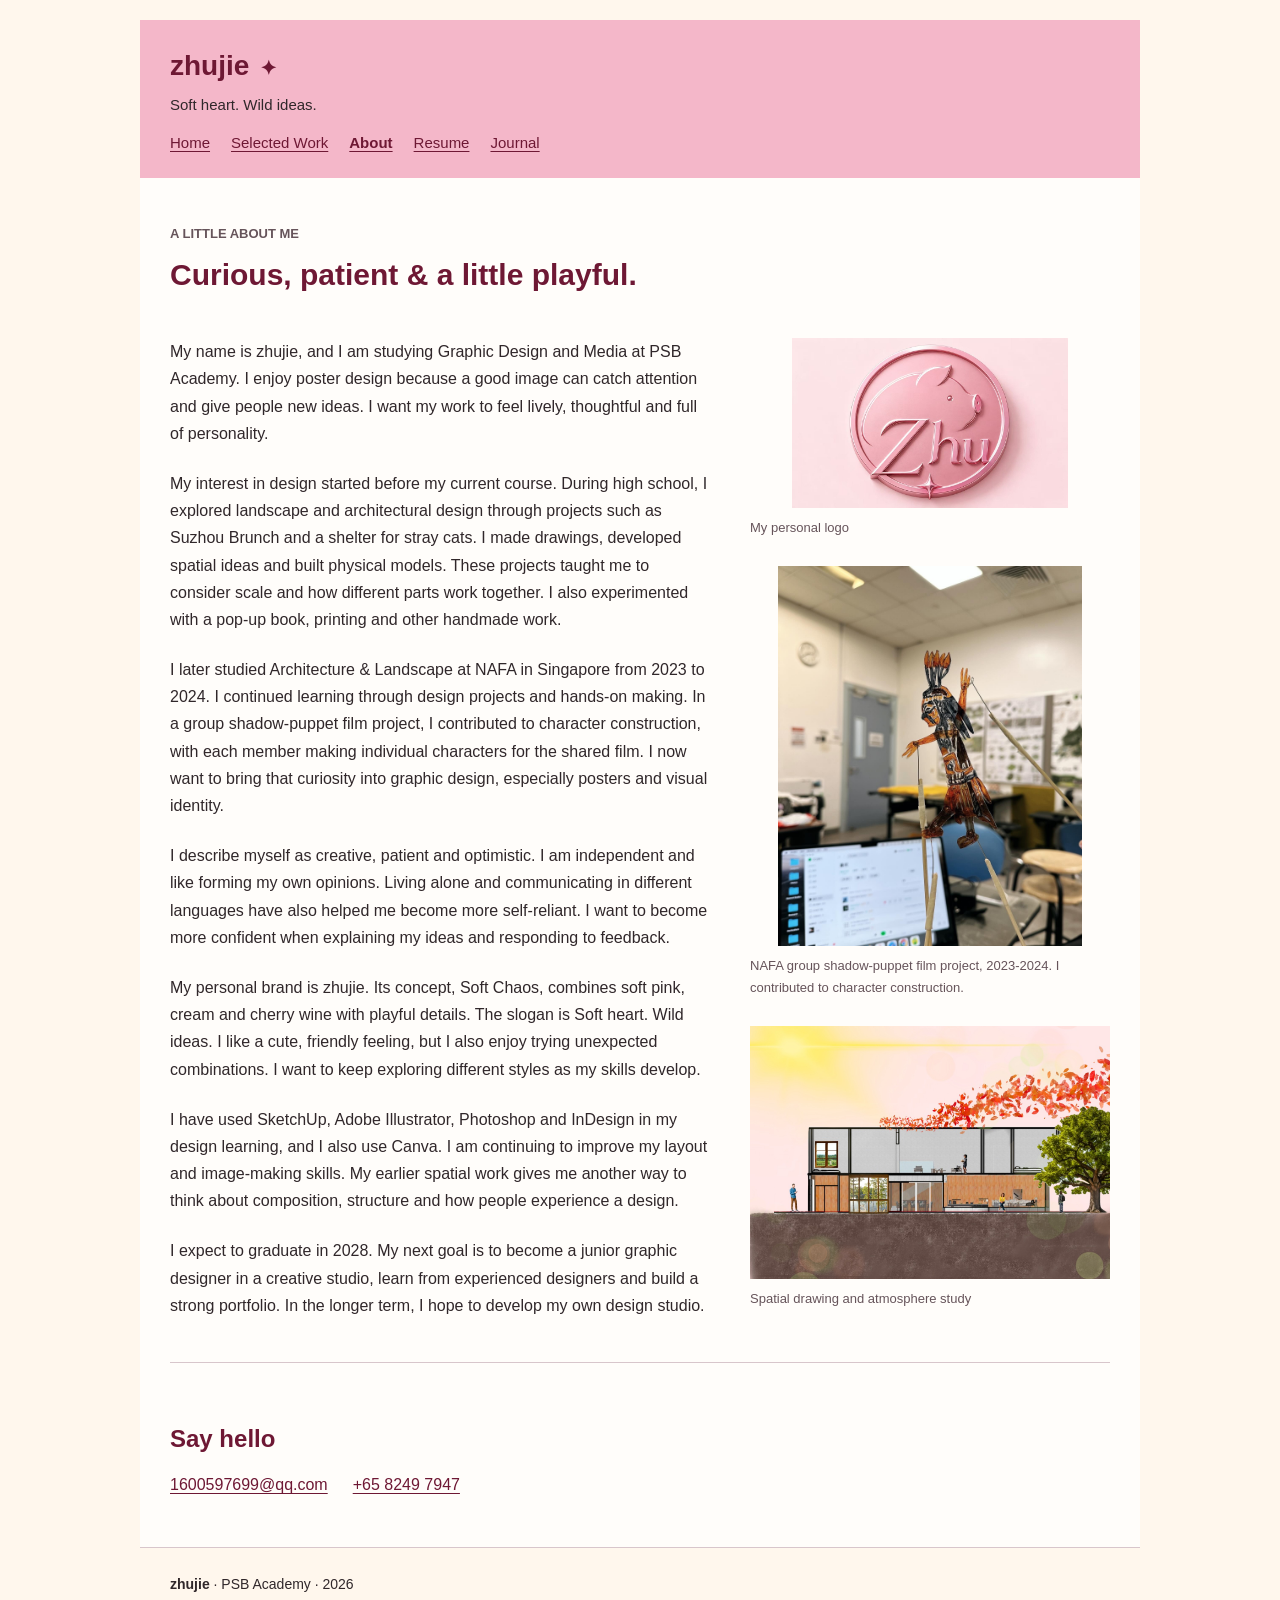
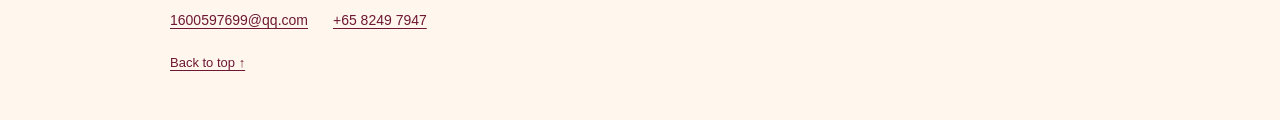
==== zhujie-about.html @ 5607a3ab "Add selected projects, About Me and two resumes Add four independent projects from the 2022-2024 app" ====
<!doctype html><html lang="en"><head><meta charset="utf-8"><meta name="viewport" content="width=device-width,initial-scale=1"><title>About Me | zhujie</title><meta name="description" content="Selected work, design process and Professional Practice journal by zhujie, Graphic Design and Media student at PSB Academy."><link rel="icon" href="zhujie-star.svg"><link rel="stylesheet" href="zhujie-style.css?v=4"></head><body id="top"><a class="skip" href="#main">Skip to content</a><header class="site-header"><a class="wordmark" href="index.html">zhujie<span class="wordmark-star" aria-hidden="true"> ✦</span></a><p>Soft heart. Wild ideas.</p><nav aria-label="Main navigation"><a href="index.html" >Home</a><a href="zhujie-work.html" >Selected Work</a><a href="zhujie-about.html" aria-current=page>About</a><a href="zhujie-resume.html" >Resume</a><a href="index.html#journal" >Journal</a></nav></header><main id="main"><section class="page-intro"><span class="eyebrow">A LITTLE ABOUT ME</span><h1>Curious, patient & a little playful.</h1></section><div class="about-layout"><div class="about-copy"><p>My name is zhujie, and I am studying Graphic Design and Media at PSB Academy. I enjoy poster design because a good image can catch attention and give people new ideas. I want my work to feel lively, thoughtful and full of personality.</p><p>My interest in design started before my current course. During high school, I explored landscape and architectural design through projects such as Suzhou Brunch and a shelter for stray cats. I made drawings, developed spatial ideas and built physical models. These projects taught me to consider scale and how different parts work together. I also experimented with a pop-up book, printing and other handmade work.</p><p>I later studied Architecture &amp; Landscape at NAFA in Singapore from 2023 to 2024. I continued learning through design projects and hands-on making. In a group shadow-puppet film project, I contributed to character construction, with each member making individual characters for the shared film. I now want to bring that curiosity into graphic design, especially posters and visual identity.</p><p>I describe myself as creative, patient and optimistic. I am independent and like forming my own opinions. Living alone and communicating in different languages have also helped me become more self-reliant. I want to become more confident when explaining my ideas and responding to feedback.</p><p>My personal brand is zhujie. Its concept, Soft Chaos, combines soft pink, cream and cherry wine with playful details. The slogan is Soft heart. Wild ideas. I like a cute, friendly feeling, but I also enjoy trying unexpected combinations. I want to keep exploring different styles as my skills develop.</p><p>I have used SketchUp, Adobe Illustrator, Photoshop and InDesign in my design learning, and I also use Canva. I am continuing to improve my layout and image-making skills. My earlier spatial work gives me another way to think about composition, structure and how people experience a design.</p><p>I expect to graduate in 2028. My next goal is to become a junior graphic designer in a creative studio, learn from experienced designers and build a strong portfolio. In the longer term, I hope to develop my own design studio.</p></div><aside class="about-images"><figure class=""><a href="zhujie-work-logo.jpg" target="_blank" rel="noopener"><img src="zhujie-work-logo.jpg" alt="My personal logo" loading=lazy></a><figcaption>My personal logo</figcaption></figure><figure class=""><a href="zhujie-work-nafa-puppet.jpg" target="_blank" rel="noopener"><img src="zhujie-work-nafa-puppet.jpg" alt="NAFA group shadow-puppet film project, 2023-2024. I contributed to character construction." loading=lazy></a><figcaption>NAFA group shadow-puppet film project, 2023-2024. I contributed to character construction.</figcaption></figure><figure class=""><a href="zhujie-work-nafa-section-collage.jpg" target="_blank" rel="noopener"><img src="zhujie-work-nafa-section-collage.jpg" alt="Spatial drawing and atmosphere study" loading=lazy></a><figcaption>Spatial drawing and atmosphere study</figcaption></figure></aside></div><section class="home-about"><h2>Say hello</h2><div class="contact-links"><a href="mailto:1600597699@qq.com">1600597699@qq.com</a><a href="tel:+6582497947">+65 8249 7947</a></div></section></main><footer class="site-footer"><p><strong>zhujie</strong> · PSB Academy · 2026</p><div class="contact-links"><a href="mailto:1600597699@qq.com">1600597699@qq.com</a><a href="tel:+6582497947">+65 8249 7947</a></div><a href="#top">Back to top ↑</a></footer></body></html>
---- zhujie-style.css ----
:root{--cream:#fff7ed;--pink:#f4b7c9;--wine:#6e1834;--line:#d8c6cb;--muted:#66545a}
*{box-sizing:border-box}
html{scroll-padding-top:16px}
body{margin:0;background:var(--cream);color:#30272a;font:16px/1.7 Arial,Helvetica,sans-serif}
a{color:var(--wine);text-underline-offset:3px}
a:hover{text-decoration-thickness:2px}
img{display:block;max-width:100%;height:auto}
h1,h2,h3,h4{font-family:Arial,Helvetica,sans-serif;line-height:1.35;color:var(--wine);letter-spacing:normal}
h1{font-size:30px;margin:0 0 18px}
h2{font-size:24px;margin:30px 0 16px}
h3{font-size:19px;margin:25px 0 12px}
h4{font-size:17px;margin:24px 0 12px}
p{margin:0 0 16px}
ul,ol{padding-left:25px}
li{margin-bottom:10px}
em{font-style:normal}
:focus-visible{outline:2px solid var(--wine);outline-offset:4px}
.skip{position:absolute;top:-100px;left:15px;background:#fff;padding:10px}
.skip:focus{top:10px}
.site-header{max-width:1000px;margin:20px auto 0;padding:22px 30px;background:var(--pink)}
.wordmark{font-size:28px;font-weight:bold;text-decoration:none}
.site-header>p{font-size:15px;margin:2px 0 13px}
nav{display:flex;flex-wrap:wrap;gap:10px 21px;font-size:15px}
nav a[aria-current]{font-weight:bold}
main{max-width:1000px;margin:0 auto;padding:30px;background:#fffdfa}
.home-intro{padding-bottom:12px}
.home-intro p{max-width:800px}
.draft-note{font-size:14px;color:var(--muted);background:#fff2f5;border:1px solid #ead4db;padding:12px 15px;margin:20px 0 30px}
.week-list{padding-left:22px}
.week-list li{margin:0 0 20px}
.week-list time{font-size:14px;color:var(--muted)}
#about{border-top:1px solid var(--line);margin-top:30px;padding-top:5px}
.week-hero{padding-bottom:5px}
.week-hero>p{margin-bottom:12px}
.exercise{border-top:1px solid var(--line);padding:5px 0 30px;margin-top:20px;scroll-margin-top:20px}
.exercise-date{font-size:14px;color:var(--muted)}
.exercise-intro{font-size:16px}
.study-section{margin:25px 0}
.study-section>h3{border-bottom:1px solid #eadde1;padding-bottom:6px}
.sources{padding-left:23px}
.sources li{margin-bottom:16px}
.sources a{font-size:16px}
.sources li p{font-size:15px;margin:4px 0}
.fine,.editor-note{font-size:13px;color:var(--muted)}
.editor-note{margin:12px 0 18px}
.quote-card{padding:0;margin:15px 0 24px}
.quote-card blockquote{font-size:17px;border-left:3px solid var(--pink);padding:8px 15px;margin:12px 0}
.eyebrow{display:block;font-size:13px;font-weight:bold;color:var(--muted);margin-bottom:10px}
.outcome{max-width:620px;margin:22px 0}
.outcome.wide{max-width:850px}
.outcome img{border:1px solid var(--line)}
figcaption{font-size:13px;color:var(--muted);margin-top:9px}
figcaption a{display:block;margin-top:4px}
.table-scroll{overflow:auto;margin:18px 0 25px}
table{width:100%;border-collapse:collapse;min-width:500px;font-size:14px}
td,th{border:1px solid var(--line);padding:10px 12px;vertical-align:top;text-align:left}
th{background:#f9e0e8;color:var(--wine)}
.table-hint{display:none}
details{margin:20px 0;padding:12px 0;border-top:1px solid var(--line);border-bottom:1px solid var(--line)}
summary{cursor:pointer;font-size:15px}
details[open]>summary{margin-bottom:18px}
.statement-bank{columns:1;padding-left:25px;font-size:15px}
.journal-cover{padding:0;background:none}
.journal-cover h4{font-size:20px;margin:15px 0}
.star{display:none}
.principle-list{columns:1;padding-left:25px}
.principle-list h4{margin:20px 0 7px}
.principle-list p{font-size:15px}
.scenario{padding:14px 0;border-top:1px solid var(--line)}
.scenario-number{font-size:14px;font-weight:bold}
.pill{font-size:13px;color:var(--muted)}
.career-timeline,.reverse-workflow{padding-left:25px}
.career-timeline li,.reverse-workflow li{padding:8px 0 15px;border-bottom:1px solid #eadde1}
.career-timeline h4,.reverse-workflow h4{margin:5px 0 9px}
.year{font-weight:bold;color:var(--wine)}
.reverse-workflow small{font-size:13px;color:var(--muted)}
.before-after>div{padding:12px 0;border-top:1px solid var(--line)}
.identity-board{border:1px solid var(--line);padding:20px;margin:20px 0}
.identity-word{font:normal 44px/1.4 Arial,Helvetica,sans-serif;color:var(--wine);margin:12px 0}
.identity-logo p{font-size:16px}
.swatches{display:flex;flex-wrap:wrap;gap:15px;margin:25px 0}
.swatches>div{width:130px}
.swatches>div>span{display:block;width:100%;height:65px;border:1px solid var(--line);margin-bottom:7px}
.swatches strong,.swatches small{display:block;font-size:13px}
.type-specimen>div{margin:20px 0}
.type-specimen strong{font-family:Arial,Helvetica,sans-serif;font-size:22px}
.type-specimen p{font-size:14px;margin-top:5px}
.brand-keywords{font-size:15px;margin:20px 0 0;display:flex;flex-wrap:wrap;gap:15px}
.word-count{font-size:13px;color:var(--muted);display:block;margin-top:5px;font-weight:normal}
.next-week{border-top:1px solid var(--line);padding-top:18px;margin-top:30px}
.site-footer{max-width:1000px;margin:0 auto 20px;padding:25px 30px;border-top:1px solid var(--line);font-size:14px}
.site-footer p{margin-bottom:10px}
.site-footer .fine{max-width:750px}
@media(max-width:720px){
 body{font-size:15px}
 .site-header{margin-top:0;padding:20px}
 main{padding:25px 20px}
 h1{font-size:26px}
 h2{font-size:22px}
 h3{font-size:18px}
 nav{gap:8px 18px;font-size:14px}
 td,th{padding:9px;font-size:13px}
 table[style]{table-layout:fixed}
 table[style] td{overflow-wrap:break-word}
 .table-hint{display:block;margin-bottom:-8px}
 .identity-board{padding:15px}
 .swatches{gap:12px}
 .swatches>div{width:calc(50% - 6px)}
 .site-footer{padding:23px 20px;margin-bottom:0}
}

.type-specimen strong.serif{font-family:Georgia,serif}

.weekly-journal{border-top:1px solid var(--line);margin-top:30px;padding-top:12px}

/* Portfolio additions */
.wordmark-star{font-size:20px;margin-left:5px}
.portfolio-hero{display:grid;grid-template-columns:1fr 1.1fr;gap:36px;align-items:center;padding:22px 0 40px}
.portfolio-hero h1{font-size:36px}.portfolio-hero .hero-line{font:italic 43px/1.15 Georgia,serif;color:var(--wine);margin:20px 0}
.portfolio-hero figure{margin:0}.hero-art img{border:0;border-radius:12px}
.actions{display:flex;align-items:center;flex-wrap:wrap;gap:16px;margin:25px 0}
.button{display:inline-block;background:var(--wine);color:#fff;padding:10px 18px;border-radius:24px;text-decoration:none;font-weight:bold;font-size:14px}
.button:hover{background:#922b4d}.button.outline{background:transparent;color:var(--wine);border:1px solid var(--wine)}
.selected-work,.home-about{border-top:1px solid var(--line);padding-top:30px;margin-top:20px}
.selected-work h2,.page-intro h1{margin-top:0}.work-grid,.resume-grid{display:grid;grid-template-columns:1fr 1fr;gap:30px}
.work-card{background:#fff4f6;border:1px solid #ead4db;padding:22px;border-radius:16px}
.work-card:nth-child(2n){background:#fff7ed}.work-card h3{font-size:25px;margin:0 0 15px}.work-card figure{margin:0 0 18px}.work-card figure img{width:100%;height:225px;object-fit:contain;background:#fff}.work-card figcaption{display:none}.work-card p{font-size:15px}.card-link{text-decoration:none}
.home-about p{max-width:780px}.page-intro{padding:15px 0 25px}.page-intro>p{max-width:760px}
.project-nav{display:flex;gap:12px 23px;padding:16px 0;font-size:14px}
.project{border-top:1px solid var(--line);padding-top:35px;margin-top:25px;scroll-margin-top:20px}
.project h2{font-size:32px;margin:0 0 10px}.category{color:var(--muted);font-size:15px}.project-lede{max-width:740px;font:normal 23px/1.5 Georgia,serif;color:var(--wine)}
.project figure{margin:0}.project-hero{padding:20px 0 30px}.project-hero img{max-height:510px;width:100%;object-fit:contain;background:#fff}.project-hero figcaption{display:none}
.project-info{display:grid;grid-template-columns:1.2fr 1fr;gap:40px}.project-info h3{margin-top:14px}.project>p{max-width:850px}
.image-grid{display:grid;grid-template-columns:repeat(3,minmax(0,1fr));gap:18px;margin:25px 0 35px}.image-grid img{width:100%;height:245px;object-fit:contain;background:#fff}.image-grid figcaption{font-size:13px}
.reflection{background:#fbe8ee;padding:8px 22px 10px;border-radius:14px;margin:25px 0}.back{display:inline-block;margin:10px 0 30px;font-size:14px}
.about-layout{display:grid;grid-template-columns:1.5fr 1fr;gap:40px}.about-copy p{margin-bottom:23px}.about-images figure{margin:0 0 27px}.about-images figure:first-child img{max-height:170px;object-fit:contain;width:100%}.about-images figure:nth-child(2) img{max-height:380px;object-fit:contain;width:100%}
.contact-links{display:flex;flex-wrap:wrap;gap:10px 25px;margin:13px 0 18px}.contact-links a{overflow-wrap:anywhere}
.site-footer>a{font-size:13px}.resume-grid h2{font-size:23px}.resume-grid h3{font-size:18px;margin-top:18px}
@media(max-width:720px){.portfolio-hero{grid-template-columns:1fr;gap:25px;padding-top:5px}.portfolio-hero h1{font-size:31px}.portfolio-hero .hero-line{font-size:38px}.hero-art{max-width:540px}.work-grid,.resume-grid,.about-layout,.project-info{grid-template-columns:1fr}.work-grid{gap:20px}.work-card figure img{height:240px}.project h2{font-size:27px}.image-grid{grid-template-columns:1fr;gap:25px}.image-grid img{height:auto;max-height:380px}.about-images{display:grid;grid-template-columns:1fr 1fr;gap:20px}.about-images figure:last-child{grid-column:1/-1}.project-nav{gap:10px 18px}.contact-links{flex-direction:column;gap:5px}.project-info{gap:0}.project-lede{font-size:21px}}
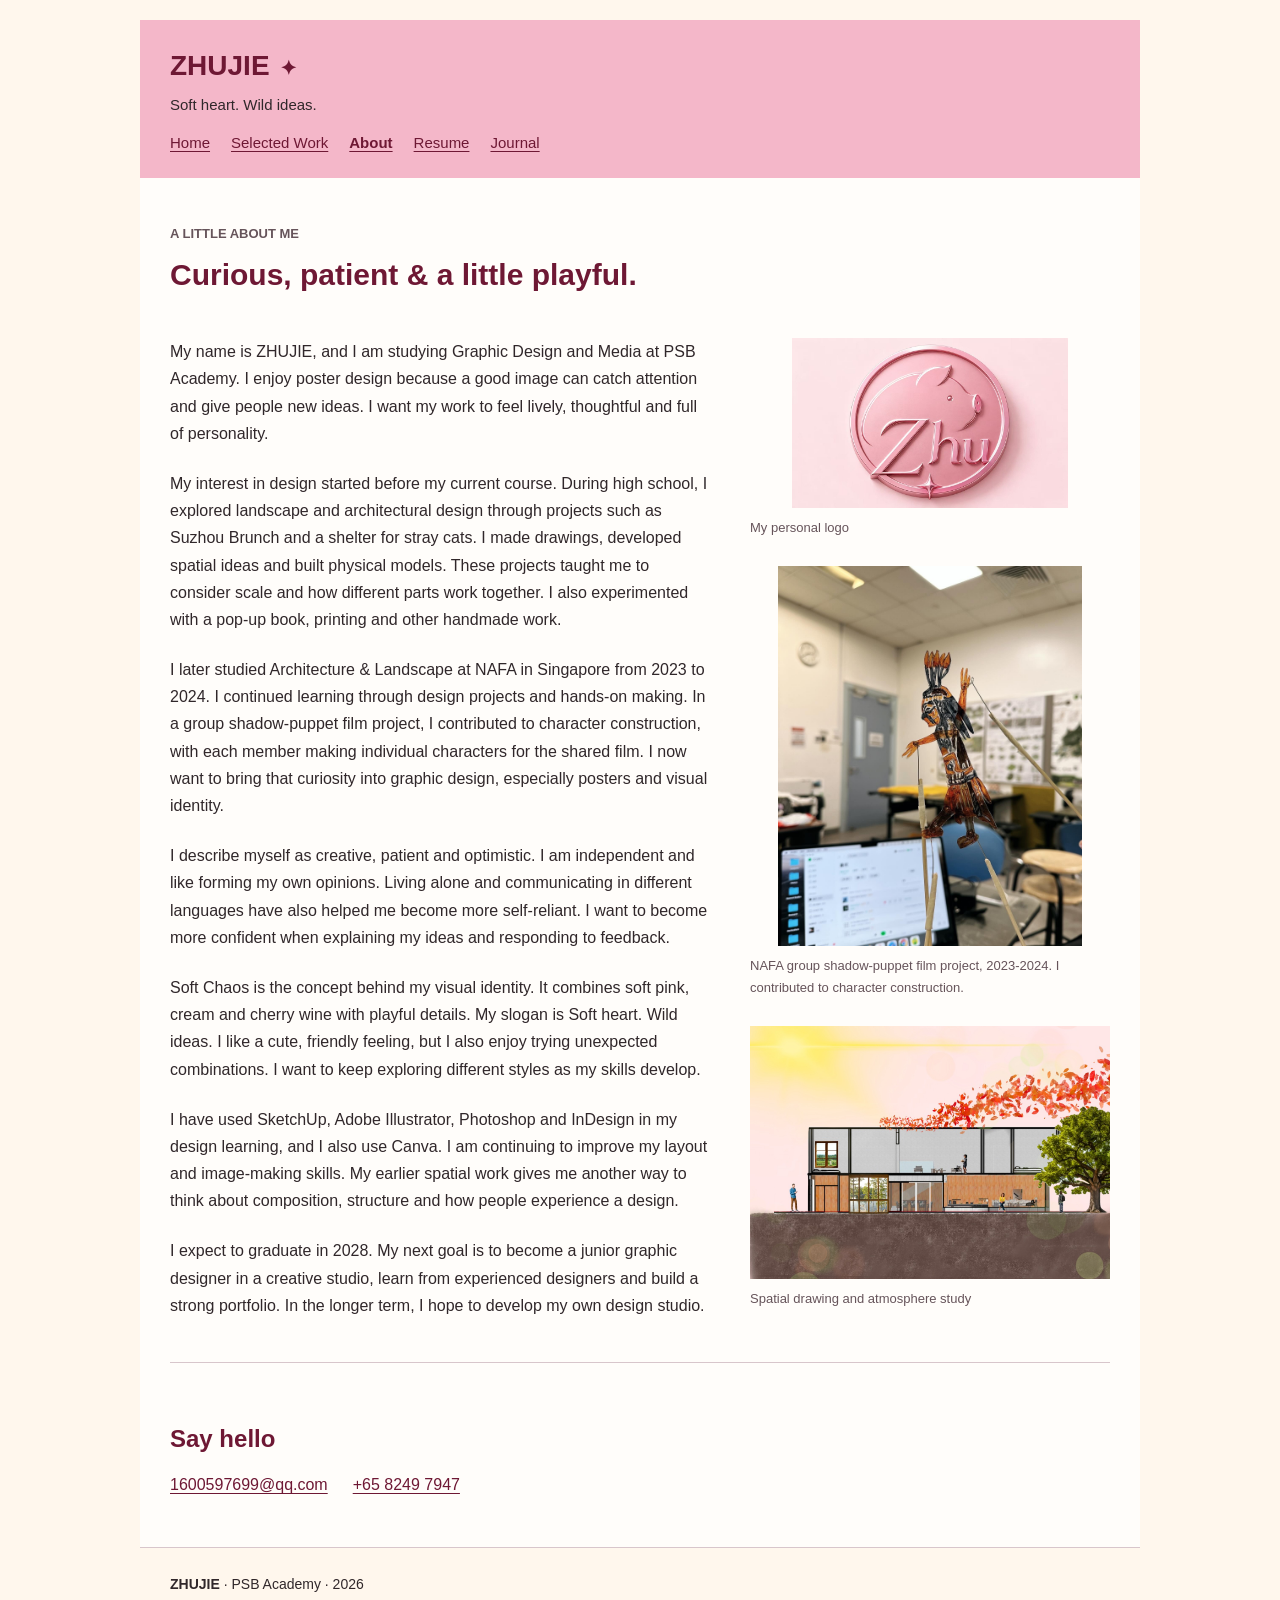
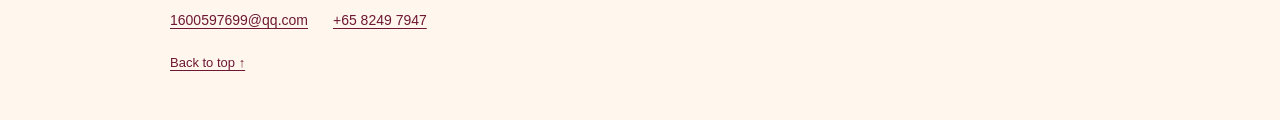
==== commit 7a359919: "Use uppercase name and clarify the visual identity concept Display the student name as ZHUJIE. Descr" ====
--- a/zhujie-about.html
+++ b/zhujie-about.html
@@ -1 +1 @@
-<!doctype html><html lang="en"><head><meta charset="utf-8"><meta name="viewport" content="width=device-width,initial-scale=1"><title>About Me | zhujie</title><meta name="description" content="Selected work, design process and Professional Practice journal by zhujie, Graphic Design and Media student at PSB Academy."><link rel="icon" href="zhujie-star.svg"><link rel="stylesheet" href="zhujie-style.css?v=4"></head><body id="top"><a class="skip" href="#main">Skip to content</a><header class="site-header"><a class="wordmark" href="index.html">zhujie<span class="wordmark-star" aria-hidden="true"> ✦</span></a><p>Soft heart. Wild ideas.</p><nav aria-label="Main navigation"><a href="index.html" >Home</a><a href="zhujie-work.html" >Selected Work</a><a href="zhujie-about.html" aria-current=page>About</a><a href="zhujie-resume.html" >Resume</a><a href="index.html#journal" >Journal</a></nav></header><main id="main"><section class="page-intro"><span class="eyebrow">A LITTLE ABOUT ME</span><h1>Curious, patient & a little playful.</h1></section><div class="about-layout"><div class="about-copy"><p>My name is zhujie, and I am studying Graphic Design and Media at PSB Academy. I enjoy poster design because a good image can catch attention and give people new ideas. I want my work to feel lively, thoughtful and full of personality.</p><p>My interest in design started before my current course. During high school, I explored landscape and architectural design through projects such as Suzhou Brunch and a shelter for stray cats. I made drawings, developed spatial ideas and built physical models. These projects taught me to consider scale and how different parts work together. I also experimented with a pop-up book, printing and other handmade work.</p><p>I later studied Architecture &amp; Landscape at NAFA in Singapore from 2023 to 2024. I continued learning through design projects and hands-on making. In a group shadow-puppet film project, I contributed to character construction, with each member making individual characters for the shared film. I now want to bring that curiosity into graphic design, especially posters and visual identity.</p><p>I describe myself as creative, patient and optimistic. I am independent and like forming my own opinions. Living alone and communicating in different languages have also helped me become more self-reliant. I want to become more confident when explaining my ideas and responding to feedback.</p><p>My personal brand is zhujie. Its concept, Soft Chaos, combines soft pink, cream and cherry wine with playful details. The slogan is Soft heart. Wild ideas. I like a cute, friendly feeling, but I also enjoy trying unexpected combinations. I want to keep exploring different styles as my skills develop.</p><p>I have used SketchUp, Adobe Illustrator, Photoshop and InDesign in my design learning, and I also use Canva. I am continuing to improve my layout and image-making skills. My earlier spatial work gives me another way to think about composition, structure and how people experience a design.</p><p>I expect to graduate in 2028. My next goal is to become a junior graphic designer in a creative studio, learn from experienced designers and build a strong portfolio. In the longer term, I hope to develop my own design studio.</p></div><aside class="about-images"><figure class=""><a href="zhujie-work-logo.jpg" target="_blank" rel="noopener"><img src="zhujie-work-logo.jpg" alt="My personal logo" loading=lazy></a><figcaption>My personal logo</figcaption></figure><figure class=""><a href="zhujie-work-nafa-puppet.jpg" target="_blank" rel="noopener"><img src="zhujie-work-nafa-puppet.jpg" alt="NAFA group shadow-puppet film project, 2023-2024. I contributed to character construction." loading=lazy></a><figcaption>NAFA group shadow-puppet film project, 2023-2024. I contributed to character construction.</figcaption></figure><figure class=""><a href="zhujie-work-nafa-section-collage.jpg" target="_blank" rel="noopener"><img src="zhujie-work-nafa-section-collage.jpg" alt="Spatial drawing and atmosphere study" loading=lazy></a><figcaption>Spatial drawing and atmosphere study</figcaption></figure></aside></div><section class="home-about"><h2>Say hello</h2><div class="contact-links"><a href="mailto:1600597699@qq.com">1600597699@qq.com</a><a href="tel:+6582497947">+65 8249 7947</a></div></section></main><footer class="site-footer"><p><strong>zhujie</strong> · PSB Academy · 2026</p><div class="contact-links"><a href="mailto:1600597699@qq.com">1600597699@qq.com</a><a href="tel:+6582497947">+65 8249 7947</a></div><a href="#top">Back to top ↑</a></footer></body></html>+<!doctype html><html lang="en"><head><meta charset="utf-8"><meta name="viewport" content="width=device-width,initial-scale=1"><title>About Me | ZHUJIE</title><meta name="description" content="Selected work, design process and Professional Practice journal by zhujie, Graphic Design and Media student at PSB Academy."><link rel="icon" href="zhujie-star.svg"><link rel="stylesheet" href="zhujie-style.css?v=6"></head><body id="top"><a class="skip" href="#main">Skip to content</a><header class="site-header"><a class="wordmark" href="index.html">ZHUJIE<span class="wordmark-star" aria-hidden="true"> ✦</span></a><p>Soft heart. Wild ideas.</p><nav aria-label="Main navigation"><a href="index.html" >Home</a><a href="zhujie-work.html" >Selected Work</a><a href="zhujie-about.html" aria-current=page>About</a><a href="zhujie-resume.html" >Resume</a><a href="index.html#journal" >Journal</a></nav></header><main id="main"><section class="page-intro"><span class="eyebrow">A LITTLE ABOUT ME</span><h1>Curious, patient & a little playful.</h1></section><div class="about-layout"><div class="about-copy"><p>My name is ZHUJIE, and I am studying Graphic Design and Media at PSB Academy. I enjoy poster design because a good image can catch attention and give people new ideas. I want my work to feel lively, thoughtful and full of personality.</p><p>My interest in design started before my current course. During high school, I explored landscape and architectural design through projects such as Suzhou Brunch and a shelter for stray cats. I made drawings, developed spatial ideas and built physical models. These projects taught me to consider scale and how different parts work together. I also experimented with a pop-up book, printing and other handmade work.</p><p>I later studied Architecture &amp; Landscape at NAFA in Singapore from 2023 to 2024. I continued learning through design projects and hands-on making. In a group shadow-puppet film project, I contributed to character construction, with each member making individual characters for the shared film. I now want to bring that curiosity into graphic design, especially posters and visual identity.</p><p>I describe myself as creative, patient and optimistic. I am independent and like forming my own opinions. Living alone and communicating in different languages have also helped me become more self-reliant. I want to become more confident when explaining my ideas and responding to feedback.</p><p>Soft Chaos is the concept behind my visual identity. It combines soft pink, cream and cherry wine with playful details. My slogan is Soft heart. Wild ideas. I like a cute, friendly feeling, but I also enjoy trying unexpected combinations. I want to keep exploring different styles as my skills develop.</p><p>I have used SketchUp, Adobe Illustrator, Photoshop and InDesign in my design learning, and I also use Canva. I am continuing to improve my layout and image-making skills. My earlier spatial work gives me another way to think about composition, structure and how people experience a design.</p><p>I expect to graduate in 2028. My next goal is to become a junior graphic designer in a creative studio, learn from experienced designers and build a strong portfolio. In the longer term, I hope to develop my own design studio.</p></div><aside class="about-images"><figure class=""><a href="zhujie-work-logo.jpg" target="_blank" rel="noopener"><img src="zhujie-work-logo.jpg" alt="My personal logo" loading=lazy></a><figcaption>My personal logo</figcaption></figure><figure class=""><a href="zhujie-work-nafa-puppet.jpg" target="_blank" rel="noopener"><img src="zhujie-work-nafa-puppet.jpg" alt="NAFA group shadow-puppet film project, 2023-2024. I contributed to character construction." loading=lazy></a><figcaption>NAFA group shadow-puppet film project, 2023-2024. I contributed to character construction.</figcaption></figure><figure class=""><a href="zhujie-work-nafa-section-collage.jpg" target="_blank" rel="noopener"><img src="zhujie-work-nafa-section-collage.jpg" alt="Spatial drawing and atmosphere study" loading=lazy></a><figcaption>Spatial drawing and atmosphere study</figcaption></figure></aside></div><section class="home-about"><h2>Say hello</h2><div class="contact-links"><a href="mailto:1600597699@qq.com">1600597699@qq.com</a><a href="tel:+6582497947">+65 8249 7947</a></div></section></main><footer class="site-footer"><p><strong>ZHUJIE</strong> · PSB Academy · 2026</p><div class="contact-links"><a href="mailto:1600597699@qq.com">1600597699@qq.com</a><a href="tel:+6582497947">+65 8249 7947</a></div><a href="#top">Back to top ↑</a></footer></body></html>
--- a/zhujie-style.css
+++ b/zhujie-style.css
@@ -137,3 +137,10 @@
 .contact-links{display:flex;flex-wrap:wrap;gap:10px 25px;margin:13px 0 18px}.contact-links a{overflow-wrap:anywhere}
 .site-footer>a{font-size:13px}.resume-grid h2{font-size:23px}.resume-grid h3{font-size:18px;margin-top:18px}
 @media(max-width:720px){.portfolio-hero{grid-template-columns:1fr;gap:25px;padding-top:5px}.portfolio-hero h1{font-size:31px}.portfolio-hero .hero-line{font-size:38px}.hero-art{max-width:540px}.work-grid,.resume-grid,.about-layout,.project-info{grid-template-columns:1fr}.work-grid{gap:20px}.work-card figure img{height:240px}.project h2{font-size:27px}.image-grid{grid-template-columns:1fr;gap:25px}.image-grid img{height:auto;max-height:380px}.about-images{display:grid;grid-template-columns:1fr 1fr;gap:20px}.about-images figure:last-child{grid-column:1/-1}.project-nav{gap:10px 18px}.contact-links{flex-direction:column;gap:5px}.project-info{gap:0}.project-lede{font-size:21px}}
+
+.display-mockup{margin:25px 0 35px!important}
+.mockup-wall{width:100%;aspect-ratio:2.5;display:flex;justify-content:center;align-items:center;gap:8%;padding:30px;background:linear-gradient(115deg,#ede8df,#d8d2c7);box-shadow:inset 0 -8px 25px #bdb5a51a}
+.print-frame{width:24%;padding:12px;background:#fffefa;border:8px solid #3e332d;box-shadow:6px 12px 15px #3e332d35}
+.print-frame img{display:block;width:100%;aspect-ratio:3/4;object-fit:contain;background:#fffefa}
+@media(max-width:720px){.mockup-wall{aspect-ratio:1.5;gap:9%;padding:22px}.print-frame{width:35%;padding:7px;border-width:5px}}
+#experimental-printmaking .process-grid{grid-template-columns:repeat(2,minmax(0,1fr))}@media(max-width:720px){#experimental-printmaking .process-grid{grid-template-columns:1fr}}
